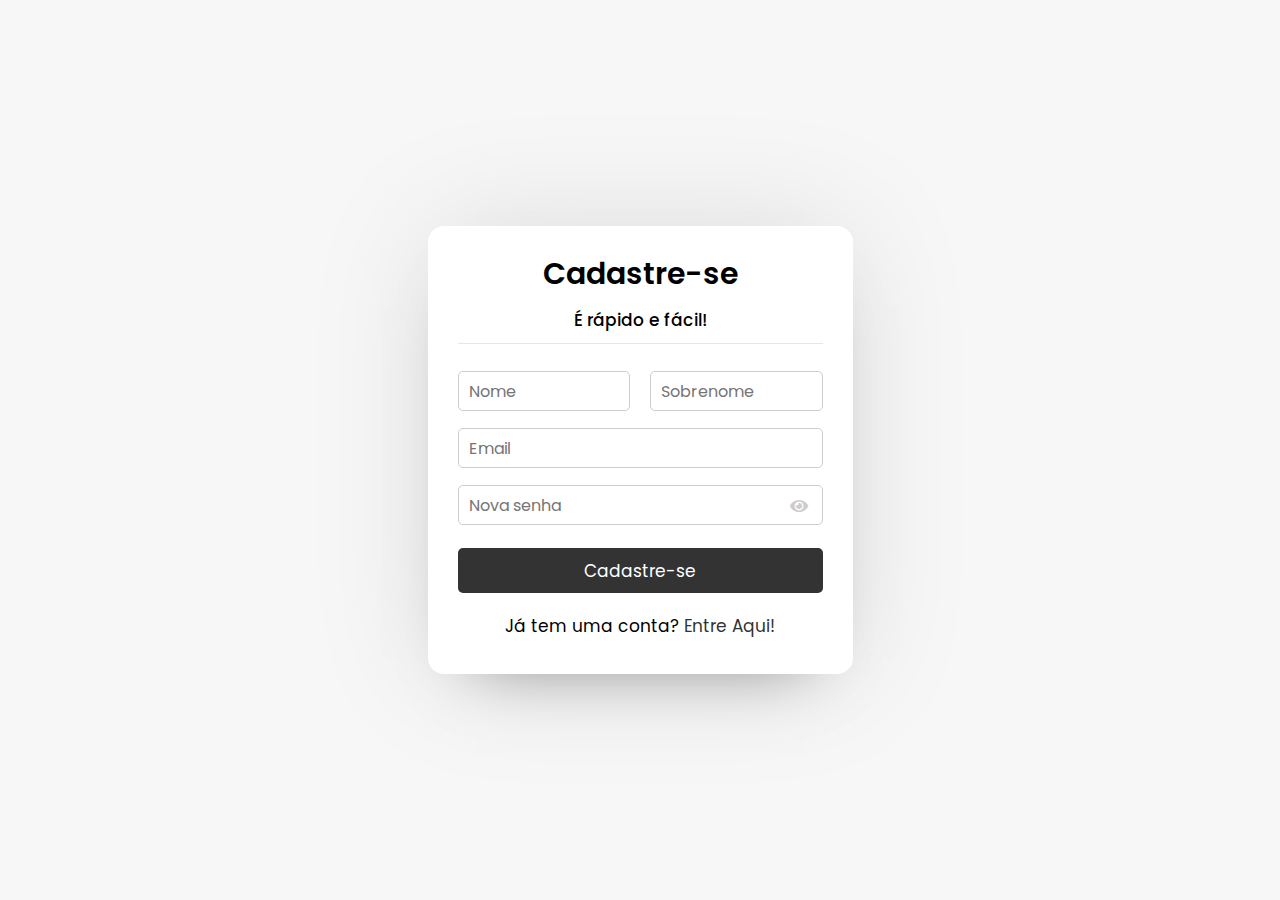
==== signup.html @ 40d05c67 "Commit Inicial" ====
<!DOCTYPE html>
<html lang="pt-br">
  <head>
    <meta charset="UTF-8">
    <meta name="viewport" content="width=device-width, initial-scale=1.0">
    <meta http-equiv="X-UA-Compatible" content="ie=edge">
    <title>Rede Social | TCC Grupo 8</title>
    <link rel="stylesheet" href="style.css">
    <link rel="stylesheet" href="https://cdnjs.cloudflare.com/ajax/libs/font-awesome/5.15.2/css/all.min.css">
  </head>
  <body>
    <div class="wrapper">
      <section class="form signup">
        <header>Cadastre-se</header>
        <h1>É rápido e fácil!</h1>
        <form action="#" method="POST" enctype="multipart/form-data" autocomplete="off">
          <div class="error-text"></div>
          <div class="name-details">
            <div class="field input">
              <label></label>
              <input type="text" name="fname" placeholder="Nome" required>
            </div>
            <div class="field input">
              <label></label>
              <input type="text" name="lname" placeholder="Sobrenome" required>
            </div>
          </div>
          <div class="field input">
            <label></label>
            <input type="text" name="email" placeholder="Email" required>
          </div>
          <div class="field input">
            <label></label>
            <input type="password" name="password" placeholder="Nova senha" required>
            <i class="fas fa-eye"></i>
          </div>
          <div class="field button">
            <input type="submit" name="submit" value="Cadastre-se">
          </div>
        </form>
        <div class="link">Já tem uma conta? <a href="index.html">Entre Aqui!</a></div>
      </section>
    </div>

    <script src="javascript/pass-show-hide.js"></script>
  </body>
</html>
---- style.css ----
@import url('https://fonts.googleapis.com/css2?family=Poppins:wght@200;300;400;500;600;700&display=swap');
*{
  margin: 0;
  padding: 0;
  box-sizing: border-box;
  text-decoration: none;
  font-family: 'Poppins', sans-serif;
}

body{
  display: flex;
  align-items: center;
  justify-content: center;
  min-height: 100vh;
  background: #f7f7f7;
  padding: 0 10px;
}


.wrapper{
  background: #fff;
  max-width: 425px;
  width: 100%;
  border-radius: 16px;
  box-shadow: 0 0 128px 0 rgba(0,0,0,0.1),
              0 32px 64px -48px rgba(0,0,0,0.5);
}

/* Inicio da Tela de Login e Registro */

.form{
  padding: 25px 30px;
}
.form header{
  font-size: 30px;
  font-weight: 600;
  text-align: center;
  padding-bottom: 10px;
  /*border-bottom: 1px solid #e6e6e6;*/
}
.form h1{
  font-size: 17px;
  font-weight: 500;
  text-align: center;
  padding-bottom: 10px;
  border-bottom: 1px solid #e6e6e6;
}
.form form{
  margin: 20px 0;
}
.form form .error-text{
  color: #721c24;
  padding: 8px 10px;
  text-align: center;
  border-radius: 5px;
  background: #f8d7da;
  border: 1px solid #f5c6cb;
  margin-bottom: 10px;
  display: none;
}
.form form .name-details{
  display: flex;
}
.form .name-details .field:first-child{
  margin-right: 10px;
}
.form .name-details .field:last-child{
  margin-left: 10px;
}
.form form .field{
  display: flex;
  margin-bottom: 10px;
  flex-direction: column;
  position: relative;
}

/* Nome em cima da caixa de 
input (field input/label)*/

.form form .field label{
  margin-bottom: 7px;
}
.form form .input input{
  height: 40px;
  width: 100%;
  font-size: 16px;
  padding: 0 10px;
  border-radius: 5px;
  border: 1px solid #ccc;
}
.form form .field input{
  outline: none;
}
.form form .image input{
  font-size: 17px;
}
.form form .button input{
  height: 45px;
  border: none;
  color: #fff;
  font-size: 17px;
  background: #333;
  border-radius: 5px;
  cursor: pointer;
  margin-top: 13px;
}
.form form .field i{
  position: absolute;
  right: 15px;
  top: 60%;
  color: #ccc;
  cursor: pointer;
  transform: translateY(-50%);
}
.form form .field i.active::before{
  color: #333;
  content: "\f070";
}
.form .link{
  text-align: center;
  margin: 10px 0;
  font-size: 17px;
}
.form .link a{
  color: #333;
}
.form .link a:hover{
  text-decoration: underline;
}

/* Inicio do CSS de Responsividade */
@media screen and (max-width: 450px) {
  .form, .users{
    padding: 20px;
  }
  .form header{
    text-align: center;
  }
  .form form .name-details{
    flex-direction: column;
  }
  .form .name-details .field:first-child{
    margin-right: 0px;
  }
  .form .name-details .field:last-child{
    margin-left: 0px;
  }

  .users header img{
    height: 45px;
    width: 45px;
  }
  .users header .logout{
    padding: 6px 10px;
    font-size: 16px;
  }
  :is(.users, .users-list) .content .details{
    margin-left: 15px;
  }

  .users-list a{
    padding-right: 10px;
  }

  .chat-area header{
    padding: 15px 20px;
  }
  .chat-box{
    min-height: 400px;
    padding: 10px 15px 15px 20px;
  }
  .chat-box .chat p{
    font-size: 15px;
  }
  .chat-box .outogoing .details{
    max-width: 230px;
  }
  .chat-box .incoming .details{
    max-width: 265px;
  }
  .incoming .details img{
    height: 30px;
    width: 30px;
  }
  .chat-area form{
    padding: 20px;
  }
  .chat-area form input{
    height: 40px;
    width: calc(100% - 48px);
  }
  .chat-area form button{
    width: 45px;
  }
}
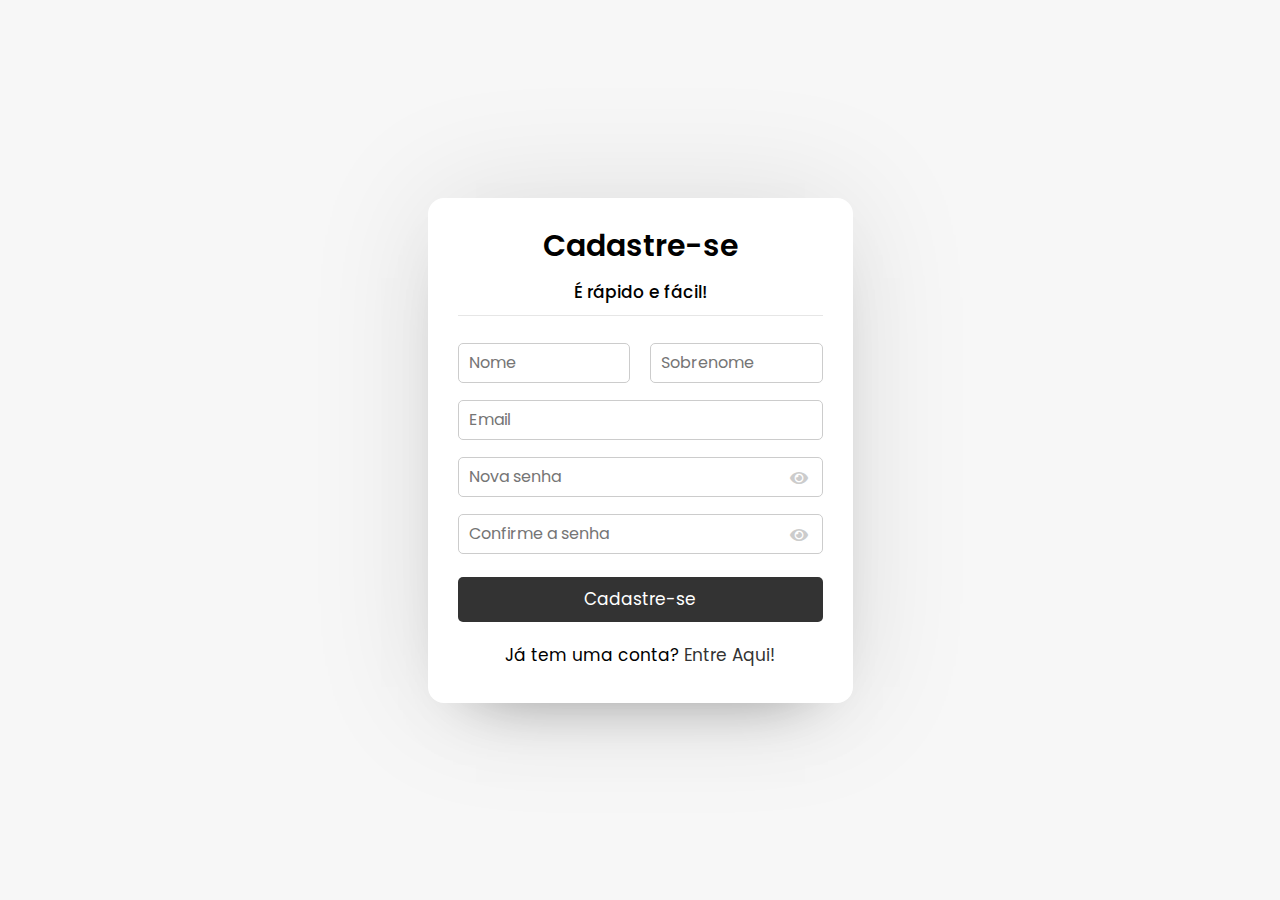
==== commit 519b9eb3: "update" ====
--- a/signup.html
+++ b/signup.html
@@ -31,9 +31,16 @@
           </div>
           <div class="field input">
             <label></label>
-            <input type="password" name="password" placeholder="Nova senha" required>
+            <input type="password" name="password" placeholder="Nova senha" required id="password">
             <i class="fas fa-eye"></i>
           </div>
+
+          <div class="field input">
+            <label></label>
+            <input type="password" name="password" placeholder="Confirme a senha" required id="confirm_password">
+            <i class="fas fa-eye"></i>
+          </div>
+
           <div class="field button">
             <input type="submit" name="submit" value="Cadastre-se">
           </div>
@@ -43,5 +50,7 @@
     </div>
 
     <script src="javascript/pass-show-hide.js"></script>
+    <script src="javascript/signup.js"></script>
+    <script src="javascript/confirm-password.js"></script>
   </body>
 </html>--- a/style.css
+++ b/style.css
@@ -16,7 +16,6 @@
   padding: 0 10px;
 }
 
-
 .wrapper{
   background: #fff;
   max-width: 425px;
@@ -27,7 +26,6 @@
 }
 
 /* Inicio da Tela de Login e Registro */
-
 .form{
   padding: 25px 30px;
 }
